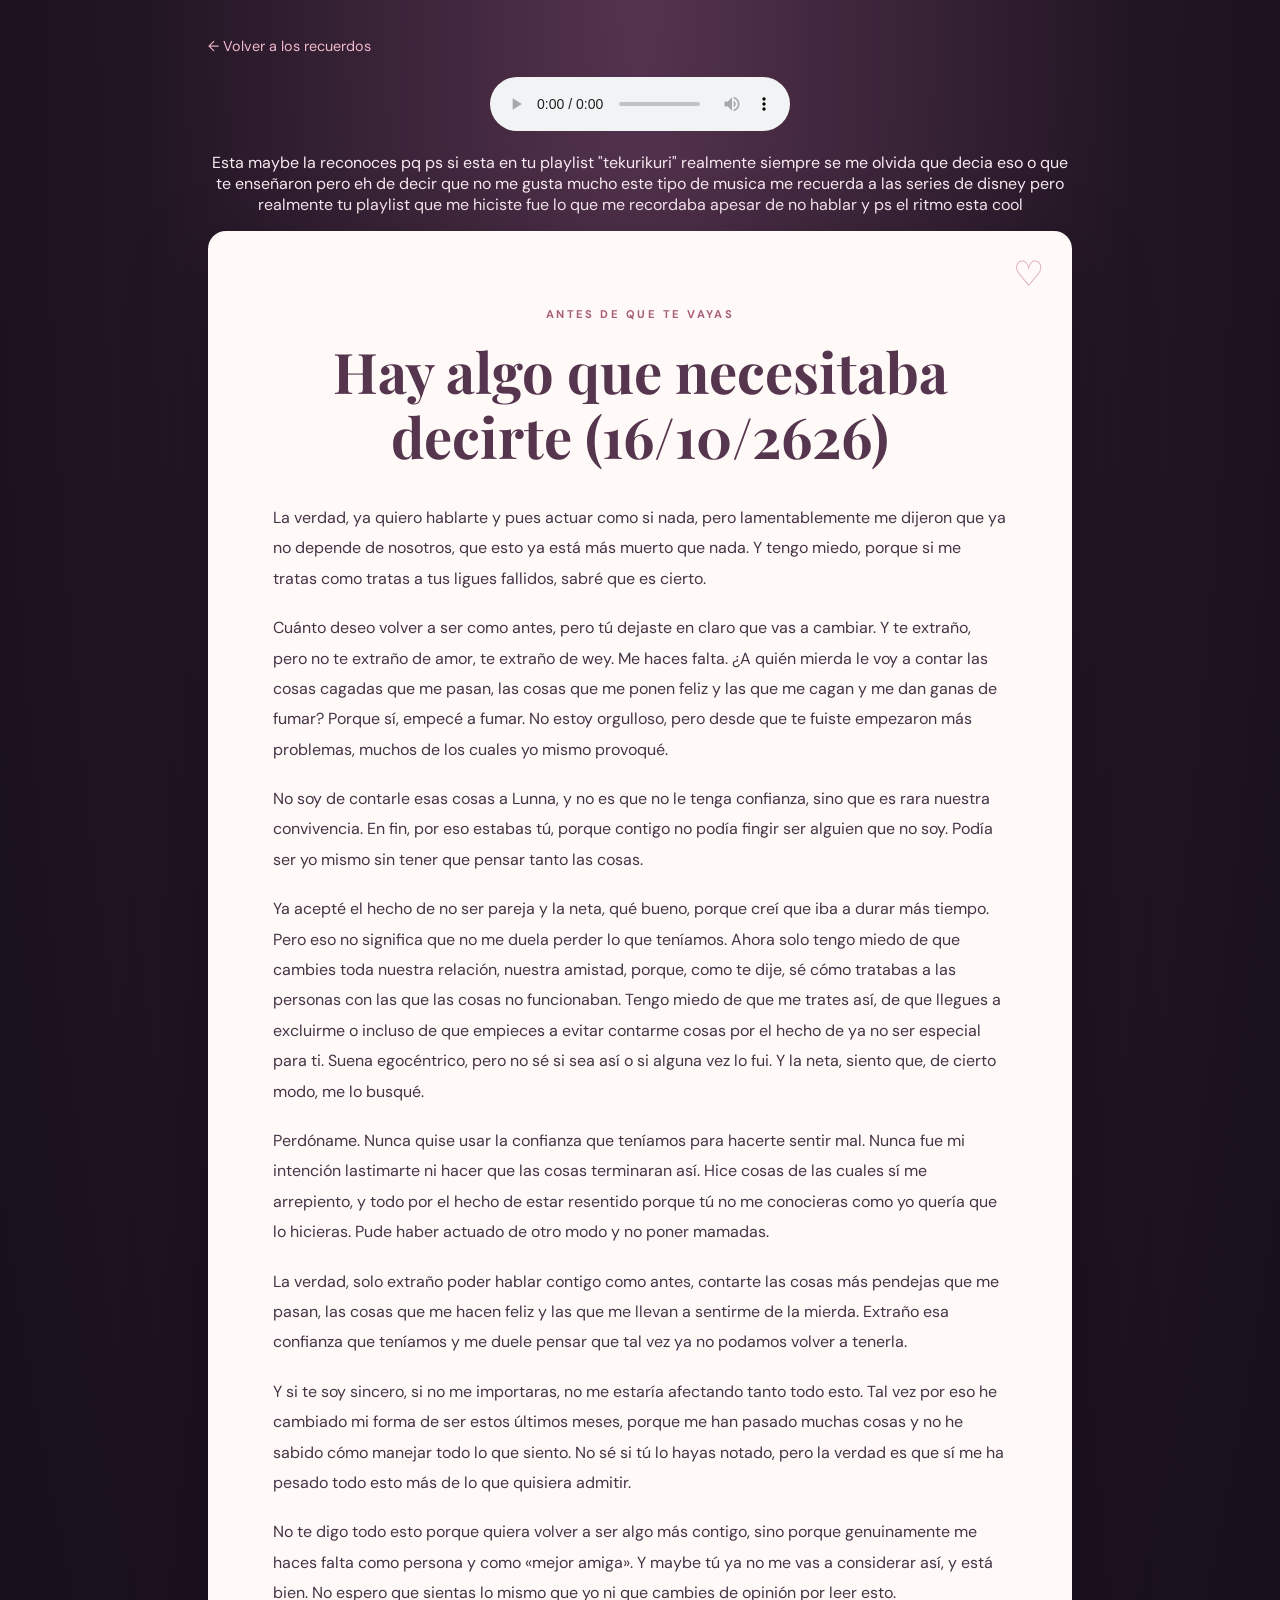
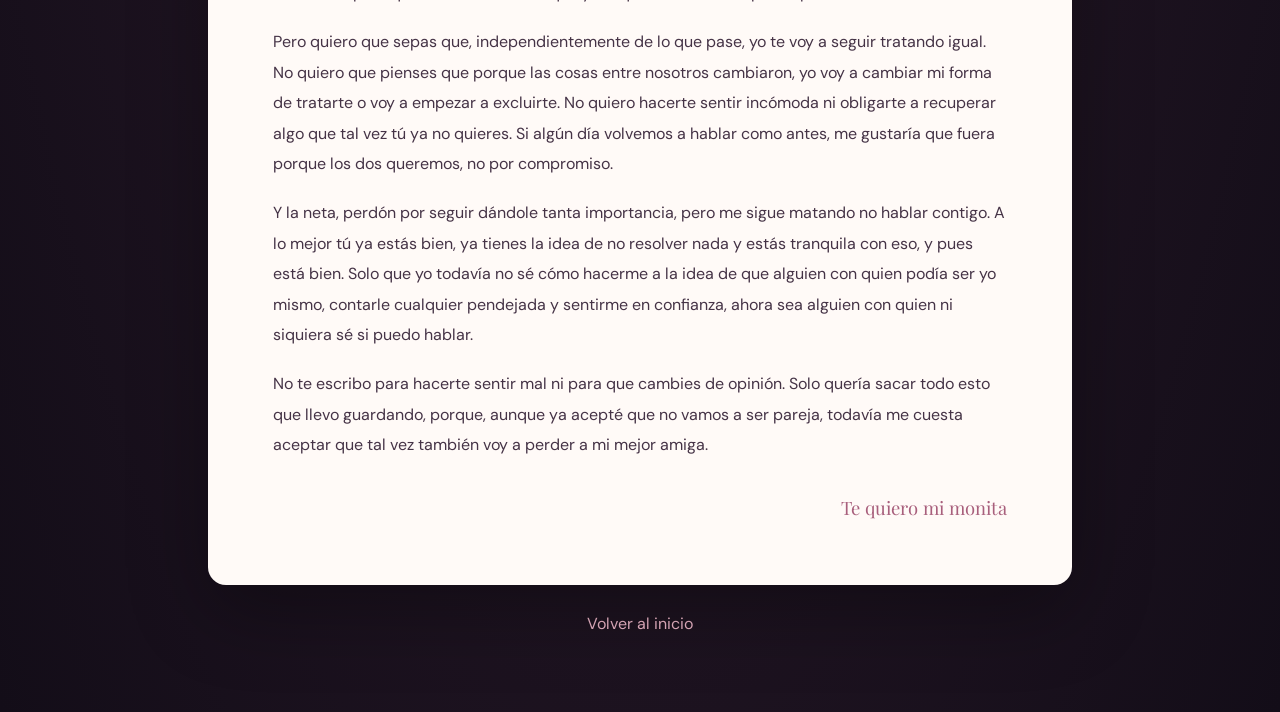
==== mensaje.html @ 4ae60198 "Add files via upload" ====
<!DOCTYPE html>
<html lang="es">
<head>
  <meta charset="UTF-8">
  <meta name="viewport" content="width=device-width, initial-scale=1.0">
  <title>Algo que necesitaba decirte</title>
  <link rel="stylesheet" href="css/mensaje.css">
</head>
<body>
  <main class="pagina">
    <a href="arbol.html" class="volver">← Volver a los recuerdos</a>
    <center>
    <audio controls>
    <source src="musica/cd9.mp4" type="audio/mpeg">
</audio>
<p>Esta maybe la reconoces pq ps si esta en tu playlist "tekurikuri" realmente siempre se me olvida que decia eso o que te enseñaron pero
eh de decir que no me gusta mucho este tipo de musica me recuerda a las series de disney
 pero realmente tu playlist que me hiciste fue lo que me recordaba apesar de no hablar y ps el ritmo esta cool
</p></center>
    <article class="carta">
      <p class="mini">ANTES DE QUE TE VAYAS</p>
      <h1>Hay algo que necesitaba decirte (16/10/2626)</h1>
      
      <p>La verdad, ya quiero hablarte y pues actuar como si nada, pero lamentablemente me dijeron que ya no depende de nosotros, que esto ya está más muerto que nada. Y tengo miedo, porque si me tratas como tratas a tus ligues fallidos, sabré que es cierto.</p>
      
      <p>Cuánto deseo volver a ser como antes, pero tú dejaste en claro que vas a cambiar. Y te extraño, pero no te extraño de amor, te extraño de wey. Me haces falta. ¿A quién mierda le voy a contar las cosas cagadas que me pasan, las cosas que me ponen feliz y las que me cagan y me dan ganas de fumar? Porque sí, empecé a fumar. No estoy orgulloso, pero desde que te fuiste empezaron más problemas, muchos de los cuales yo mismo provoqué.</p>
      
      <p>No soy de contarle esas cosas a Lunna, y no es que no le tenga confianza, sino que es rara nuestra convivencia. En fin, por eso estabas tú, porque contigo no podía fingir ser alguien que no soy. Podía ser yo mismo sin tener que pensar tanto las cosas.</p>
      
      <p>Ya acepté el hecho de no ser pareja y la neta, qué bueno, porque creí que iba a durar más tiempo. Pero eso no significa que no me duela perder lo que teníamos. Ahora solo tengo miedo de que cambies toda nuestra relación, nuestra amistad, porque, como te dije, sé cómo tratabas a las personas con las que las cosas no funcionaban. Tengo miedo de que me trates así, de que llegues a excluirme o incluso de que empieces a evitar contarme cosas por el hecho de ya no ser especial para ti. Suena egocéntrico, pero no sé si sea así o si alguna vez lo fui. Y la neta, siento que, de cierto modo, me lo busqué.</p>
      
      <p>Perdóname. Nunca quise usar la confianza que teníamos para hacerte sentir mal. Nunca fue mi intención lastimarte ni hacer que las cosas terminaran así. Hice cosas de las cuales sí me arrepiento, y todo por el hecho de estar resentido porque tú no me conocieras como yo quería que lo hicieras. Pude haber actuado de otro modo y no poner mamadas.</p>
      
      <p>La verdad, solo extraño poder hablar contigo como antes, contarte las cosas más pendejas que me pasan, las cosas que me hacen feliz y las que me llevan a sentirme de la mierda. Extraño esa confianza que teníamos y me duele pensar que tal vez ya no podamos volver a tenerla.</p>
      
      <p>Y si te soy sincero, si no me importaras, no me estaría afectando tanto todo esto. Tal vez por eso he cambiado mi forma de ser estos últimos meses, porque me han pasado muchas cosas y no he sabido cómo manejar todo lo que siento. No sé si tú lo hayas notado, pero la verdad es que sí me ha pesado todo esto más de lo que quisiera admitir.</p>
      
      <p>No te digo todo esto porque quiera volver a ser algo más contigo, sino porque genuinamente me haces falta como persona y como «mejor amiga». Y maybe tú ya no me vas a considerar así, y está bien. No espero que sientas lo mismo que yo ni que cambies de opinión por leer esto.</p>
      
      <p>Pero quiero que sepas que, independientemente de lo que pase, yo te voy a seguir tratando igual. No quiero que pienses que porque las cosas entre nosotros cambiaron, yo voy a cambiar mi forma de tratarte o voy a empezar a excluirte. No quiero hacerte sentir incómoda ni obligarte a recuperar algo que tal vez tú ya no quieres. Si algún día volvemos a hablar como antes, me gustaría que fuera porque los dos queremos, no por compromiso.</p>
      
      <p>Y la neta, perdón por seguir dándole tanta importancia, pero me sigue matando no hablar contigo. A lo mejor tú ya estás bien, ya tienes la idea de no resolver nada y estás tranquila con eso, y pues está bien. Solo que yo todavía no sé cómo hacerme a la idea de que alguien con quien podía ser yo mismo, contarle cualquier pendejada y sentirme en confianza, ahora sea alguien con quien ni siquiera sé si puedo hablar.</p>
      
      <p>No te escribo para hacerte sentir mal ni para que cambies de opinión. Solo quería sacar todo esto que llevo guardando, porque, aunque ya acepté que no vamos a ser pareja, todavía me cuesta aceptar que tal vez también voy a perder a mi mejor amiga.</p>
      
      <div class="firma">Te quiero mi monita</div>
    </article>

    <footer>
      <a href="index.html">Volver al inicio</a>
    </footer>
  </main>
</body>
</html>
---- css/mensaje.css ----
@import url('https://fonts.googleapis.com/css2?family=DM+Sans:wght@400;500;700&family=Playfair+Display:wght@500;600;700&display=swap');

* {
  box-sizing: border-box;
}

body {
  margin: 0;
  background: radial-gradient(ellipse at top, #54334e, #211523 55%, #130d18);
  font-family: 'DM Sans', sans-serif;
  color: #f8eaf0;
}

.pagina {
  padding: 35px 18px 50px;
  max-width: 900px;
  margin: auto;
}

.volver {
  display: inline-block;
  margin: 0 0 22px;
  color: #f0b9cb;
  text-decoration: none;
  font-size: .9rem;
}

.carta {
  padding: clamp(25px, 6vw, 65px);
  background: #fffaf7;
  color: #453346;
  border-radius: 18px;
  box-shadow: 0 25px 80px #0005;
  position: relative;
}

.carta:before {
  content: '♡';
  position: absolute;
  right: 28px;
  top: 20px;
  color: #dba4b9;
  font-size: 2.2rem;
}

.mini {
  text-align: center;
  letter-spacing: .22em;
  font-size: .7rem;
  font-weight: 700;
  color: #a85f7c;
}

.carta h1 {
  font-family: 'Playfair Display', serif;
  text-align: center;
  font-size: clamp(2rem, 5vw, 3.5rem);
  line-height: 1.15;
  margin: 18px 0 35px;
  color: #56354e;
}

.carta p:not(.mini) {
  font-size: 1rem;
  line-height: 1.9;
  margin: 0 0 19px;
}

.firma {
  font-family: 'Playfair Display', serif;
  text-align: right;
  color: #a85f7c;
  font-size: 1.15rem;
  margin-top: 34px;
}

footer {
  text-align: center;
  padding: 28px;
}

footer a {
  color: #f0b9cb;
  text-decoration: none;
}
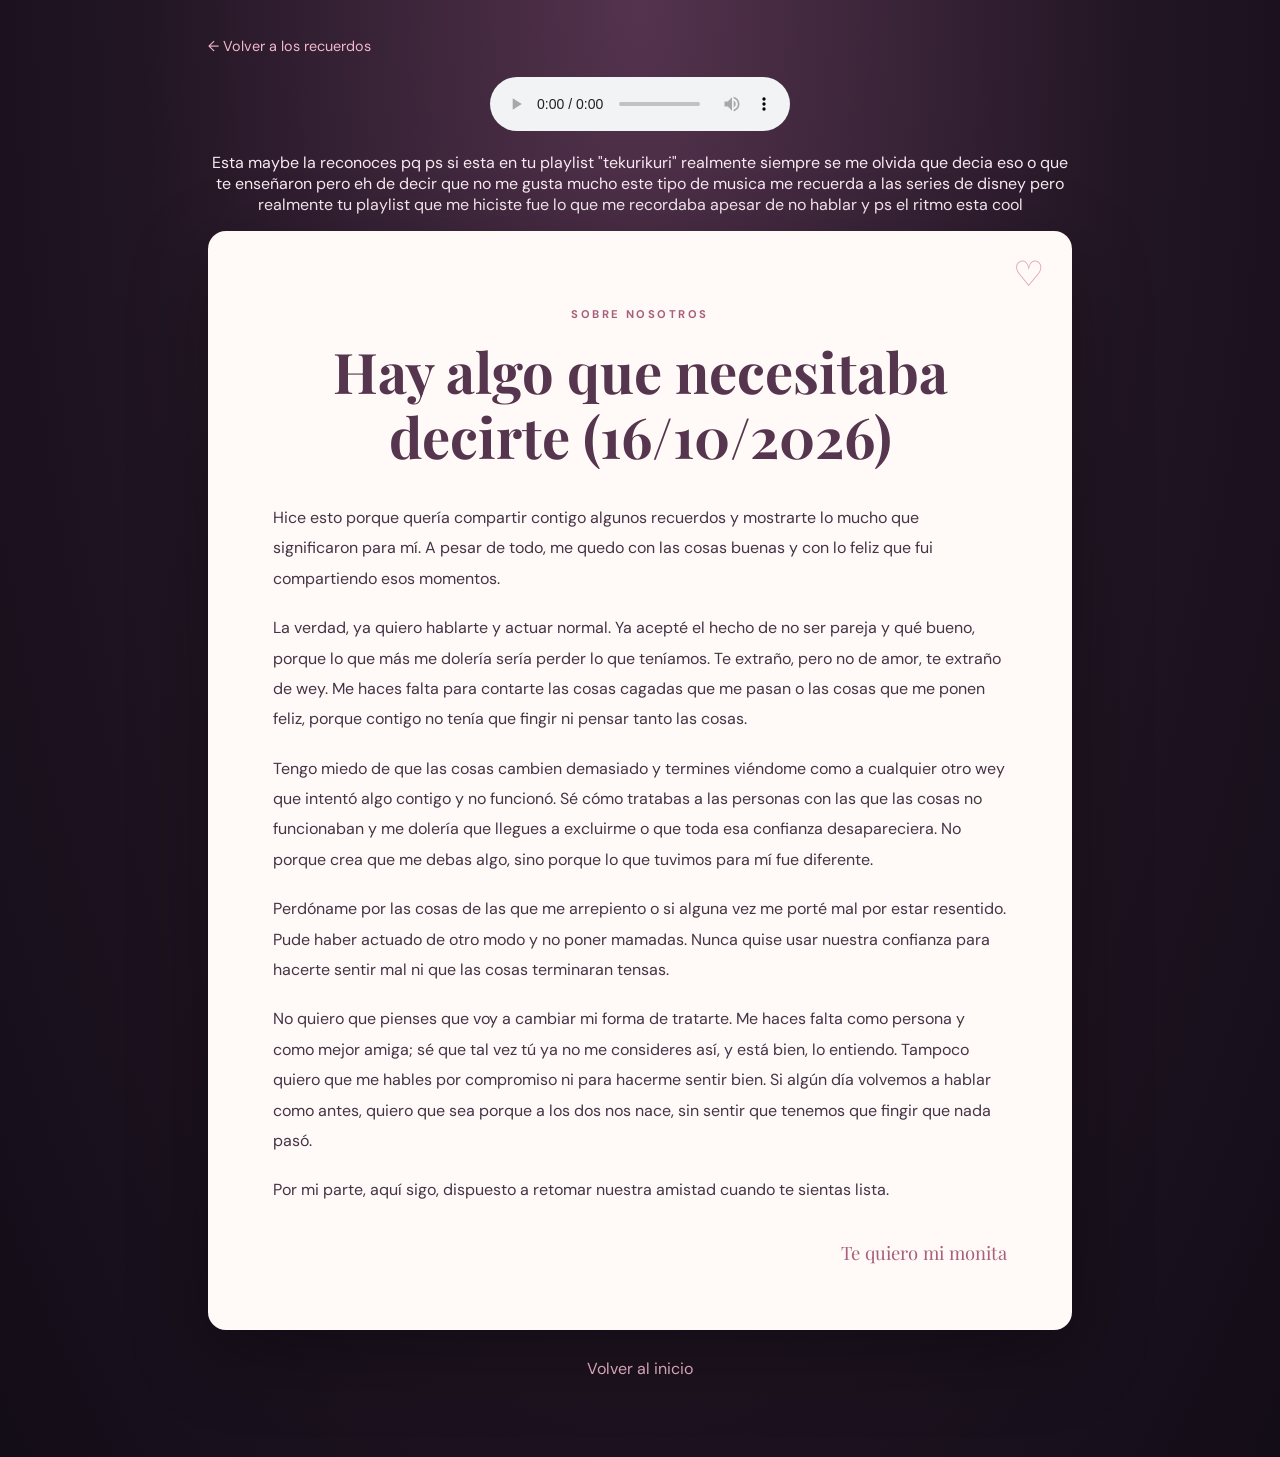
==== commit 5c41a68f: "Update mensaje.html" ====
--- a/mensaje.html
+++ b/mensaje.html
@@ -18,31 +18,20 @@
  pero realmente tu playlist que me hiciste fue lo que me recordaba apesar de no hablar y ps el ritmo esta cool
 </p></center>
     <article class="carta">
-      <p class="mini">ANTES DE QUE TE VAYAS</p>
-      <h1>Hay algo que necesitaba decirte (16/10/2626)</h1>
-      
-      <p>La verdad, ya quiero hablarte y pues actuar como si nada, pero lamentablemente me dijeron que ya no depende de nosotros, que esto ya está más muerto que nada. Y tengo miedo, porque si me tratas como tratas a tus ligues fallidos, sabré que es cierto.</p>
-      
-      <p>Cuánto deseo volver a ser como antes, pero tú dejaste en claro que vas a cambiar. Y te extraño, pero no te extraño de amor, te extraño de wey. Me haces falta. ¿A quién mierda le voy a contar las cosas cagadas que me pasan, las cosas que me ponen feliz y las que me cagan y me dan ganas de fumar? Porque sí, empecé a fumar. No estoy orgulloso, pero desde que te fuiste empezaron más problemas, muchos de los cuales yo mismo provoqué.</p>
-      
-      <p>No soy de contarle esas cosas a Lunna, y no es que no le tenga confianza, sino que es rara nuestra convivencia. En fin, por eso estabas tú, porque contigo no podía fingir ser alguien que no soy. Podía ser yo mismo sin tener que pensar tanto las cosas.</p>
-      
-      <p>Ya acepté el hecho de no ser pareja y la neta, qué bueno, porque creí que iba a durar más tiempo. Pero eso no significa que no me duela perder lo que teníamos. Ahora solo tengo miedo de que cambies toda nuestra relación, nuestra amistad, porque, como te dije, sé cómo tratabas a las personas con las que las cosas no funcionaban. Tengo miedo de que me trates así, de que llegues a excluirme o incluso de que empieces a evitar contarme cosas por el hecho de ya no ser especial para ti. Suena egocéntrico, pero no sé si sea así o si alguna vez lo fui. Y la neta, siento que, de cierto modo, me lo busqué.</p>
-      
-      <p>Perdóname. Nunca quise usar la confianza que teníamos para hacerte sentir mal. Nunca fue mi intención lastimarte ni hacer que las cosas terminaran así. Hice cosas de las cuales sí me arrepiento, y todo por el hecho de estar resentido porque tú no me conocieras como yo quería que lo hicieras. Pude haber actuado de otro modo y no poner mamadas.</p>
-      
-      <p>La verdad, solo extraño poder hablar contigo como antes, contarte las cosas más pendejas que me pasan, las cosas que me hacen feliz y las que me llevan a sentirme de la mierda. Extraño esa confianza que teníamos y me duele pensar que tal vez ya no podamos volver a tenerla.</p>
-      
-      <p>Y si te soy sincero, si no me importaras, no me estaría afectando tanto todo esto. Tal vez por eso he cambiado mi forma de ser estos últimos meses, porque me han pasado muchas cosas y no he sabido cómo manejar todo lo que siento. No sé si tú lo hayas notado, pero la verdad es que sí me ha pesado todo esto más de lo que quisiera admitir.</p>
-      
-      <p>No te digo todo esto porque quiera volver a ser algo más contigo, sino porque genuinamente me haces falta como persona y como «mejor amiga». Y maybe tú ya no me vas a considerar así, y está bien. No espero que sientas lo mismo que yo ni que cambies de opinión por leer esto.</p>
-      
-      <p>Pero quiero que sepas que, independientemente de lo que pase, yo te voy a seguir tratando igual. No quiero que pienses que porque las cosas entre nosotros cambiaron, yo voy a cambiar mi forma de tratarte o voy a empezar a excluirte. No quiero hacerte sentir incómoda ni obligarte a recuperar algo que tal vez tú ya no quieres. Si algún día volvemos a hablar como antes, me gustaría que fuera porque los dos queremos, no por compromiso.</p>
-      
-      <p>Y la neta, perdón por seguir dándole tanta importancia, pero me sigue matando no hablar contigo. A lo mejor tú ya estás bien, ya tienes la idea de no resolver nada y estás tranquila con eso, y pues está bien. Solo que yo todavía no sé cómo hacerme a la idea de que alguien con quien podía ser yo mismo, contarle cualquier pendejada y sentirme en confianza, ahora sea alguien con quien ni siquiera sé si puedo hablar.</p>
-      
-      <p>No te escribo para hacerte sentir mal ni para que cambies de opinión. Solo quería sacar todo esto que llevo guardando, porque, aunque ya acepté que no vamos a ser pareja, todavía me cuesta aceptar que tal vez también voy a perder a mi mejor amiga.</p>
-      
+<p class="mini">SOBRE NOSOTROS</p>
+<h1>Hay algo que necesitaba decirte (16/10/2026)</h1>
+
+<p>Hice esto porque quería compartir contigo algunos recuerdos y mostrarte lo mucho que significaron para mí. A pesar de todo, me quedo con las cosas buenas y con lo feliz que fui compartiendo esos momentos.</p>
+
+<p>La verdad, ya quiero hablarte y actuar normal. Ya acepté el hecho de no ser pareja y qué bueno, porque lo que más me dolería sería perder lo que teníamos. Te extraño, pero no de amor, te extraño de wey. Me haces falta para contarte las cosas cagadas que me pasan o las cosas que me ponen feliz, porque contigo no tenía que fingir ni pensar tanto las cosas.</p>
+
+<p>Tengo miedo de que las cosas cambien demasiado y termines viéndome como a cualquier otro wey que intentó algo contigo y no funcionó. Sé cómo tratabas a las personas con las que las cosas no funcionaban y me dolería que llegues a excluirme o que toda esa confianza desapareciera. No porque crea que me debas algo, sino porque lo que tuvimos para mí fue diferente.</p>
+
+<p>Perdóname por las cosas de las que me arrepiento o si alguna vez me porté mal por estar resentido. Pude haber actuado de otro modo y no poner mamadas. Nunca quise usar nuestra confianza para hacerte sentir mal ni que las cosas terminaran tensas.</p>
+
+<p>No quiero que pienses que voy a cambiar mi forma de tratarte. Me haces falta como persona y como mejor amiga; sé que tal vez tú ya no me consideres así, y está bien, lo entiendo. Tampoco quiero que me hables por compromiso ni para hacerme sentir bien. Si algún día volvemos a hablar como antes, quiero que sea porque a los dos nos nace, sin sentir que tenemos que fingir que nada pasó.</p>
+
+<p>Por mi parte, aquí sigo, dispuesto a retomar nuestra amistad cuando te sientas lista.</p>
       <div class="firma">Te quiero mi monita</div>
     </article>
 
@@ -51,4 +40,4 @@
     </footer>
   </main>
 </body>
-</html>+</html>
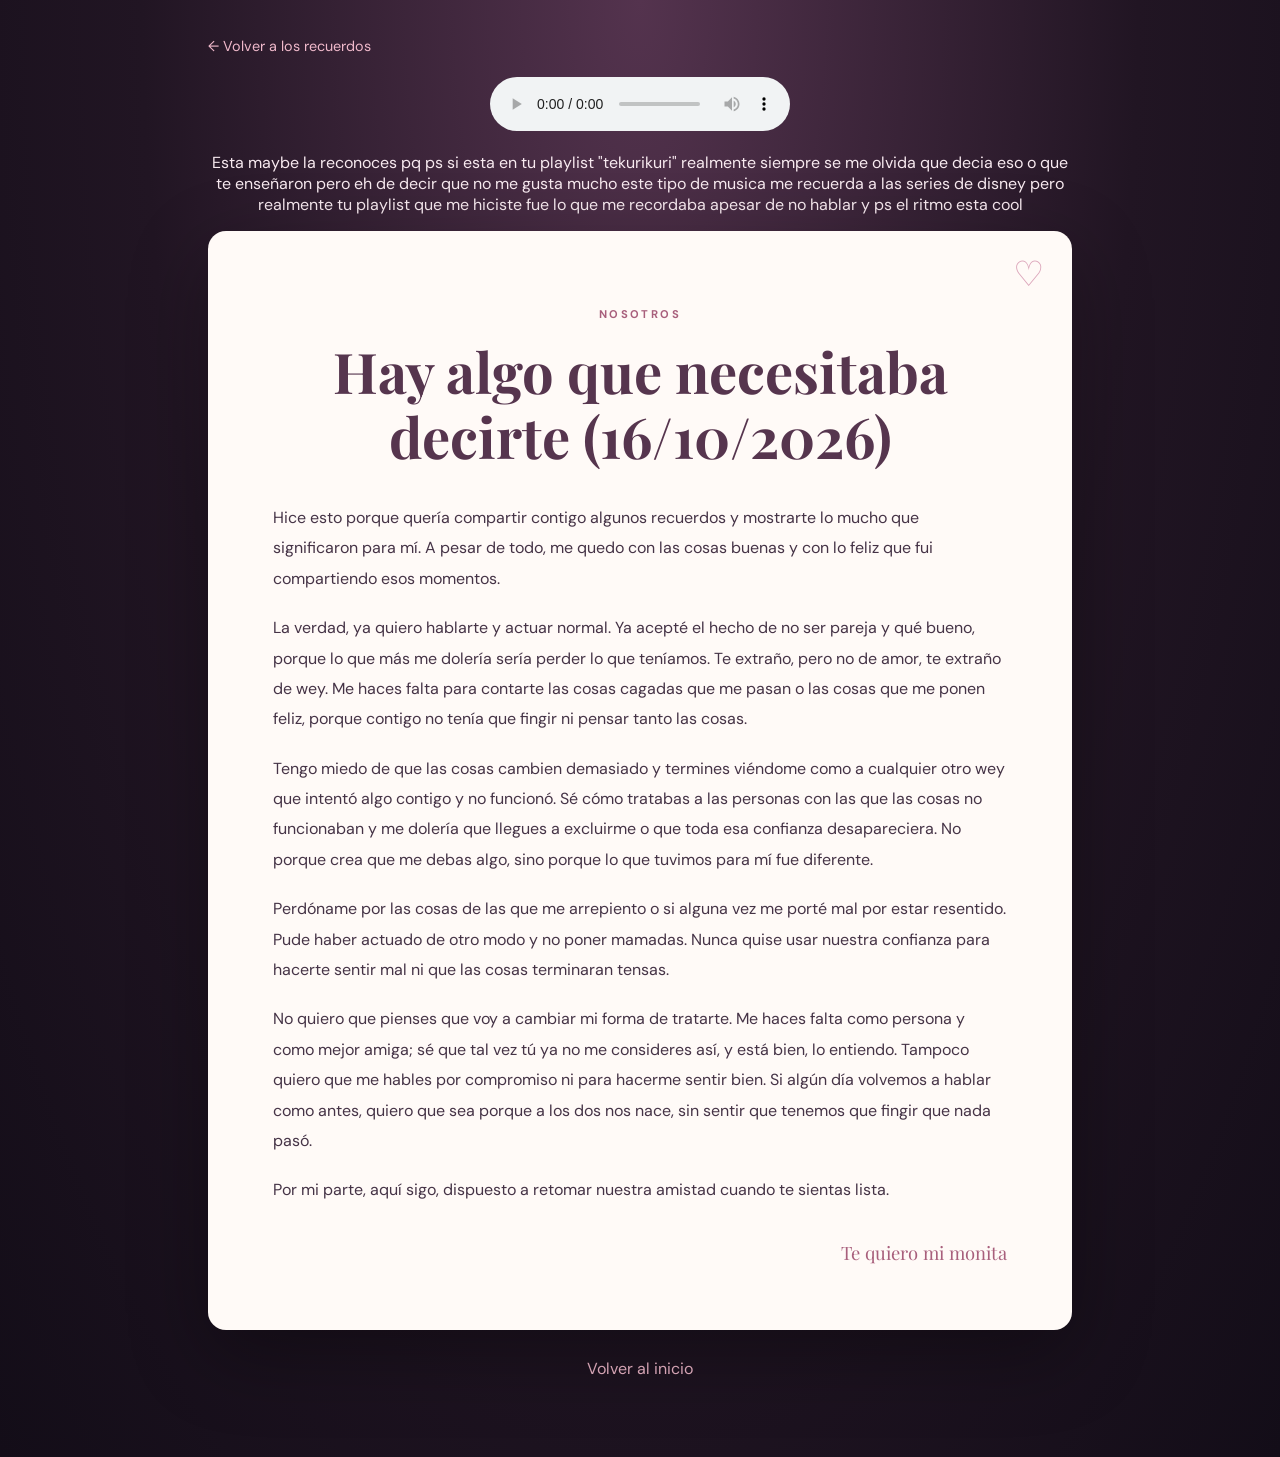
==== commit 863e3138: "mensaje.html" ====
--- a/mensaje.html
+++ b/mensaje.html
@@ -18,7 +18,7 @@
  pero realmente tu playlist que me hiciste fue lo que me recordaba apesar de no hablar y ps el ritmo esta cool
 </p></center>
     <article class="carta">
-<p class="mini">SOBRE NOSOTROS</p>
+<p class="mini"> NOSOTROS</p>
 <h1>Hay algo que necesitaba decirte (16/10/2026)</h1>
 
 <p>Hice esto porque quería compartir contigo algunos recuerdos y mostrarte lo mucho que significaron para mí. A pesar de todo, me quedo con las cosas buenas y con lo feliz que fui compartiendo esos momentos.</p>
